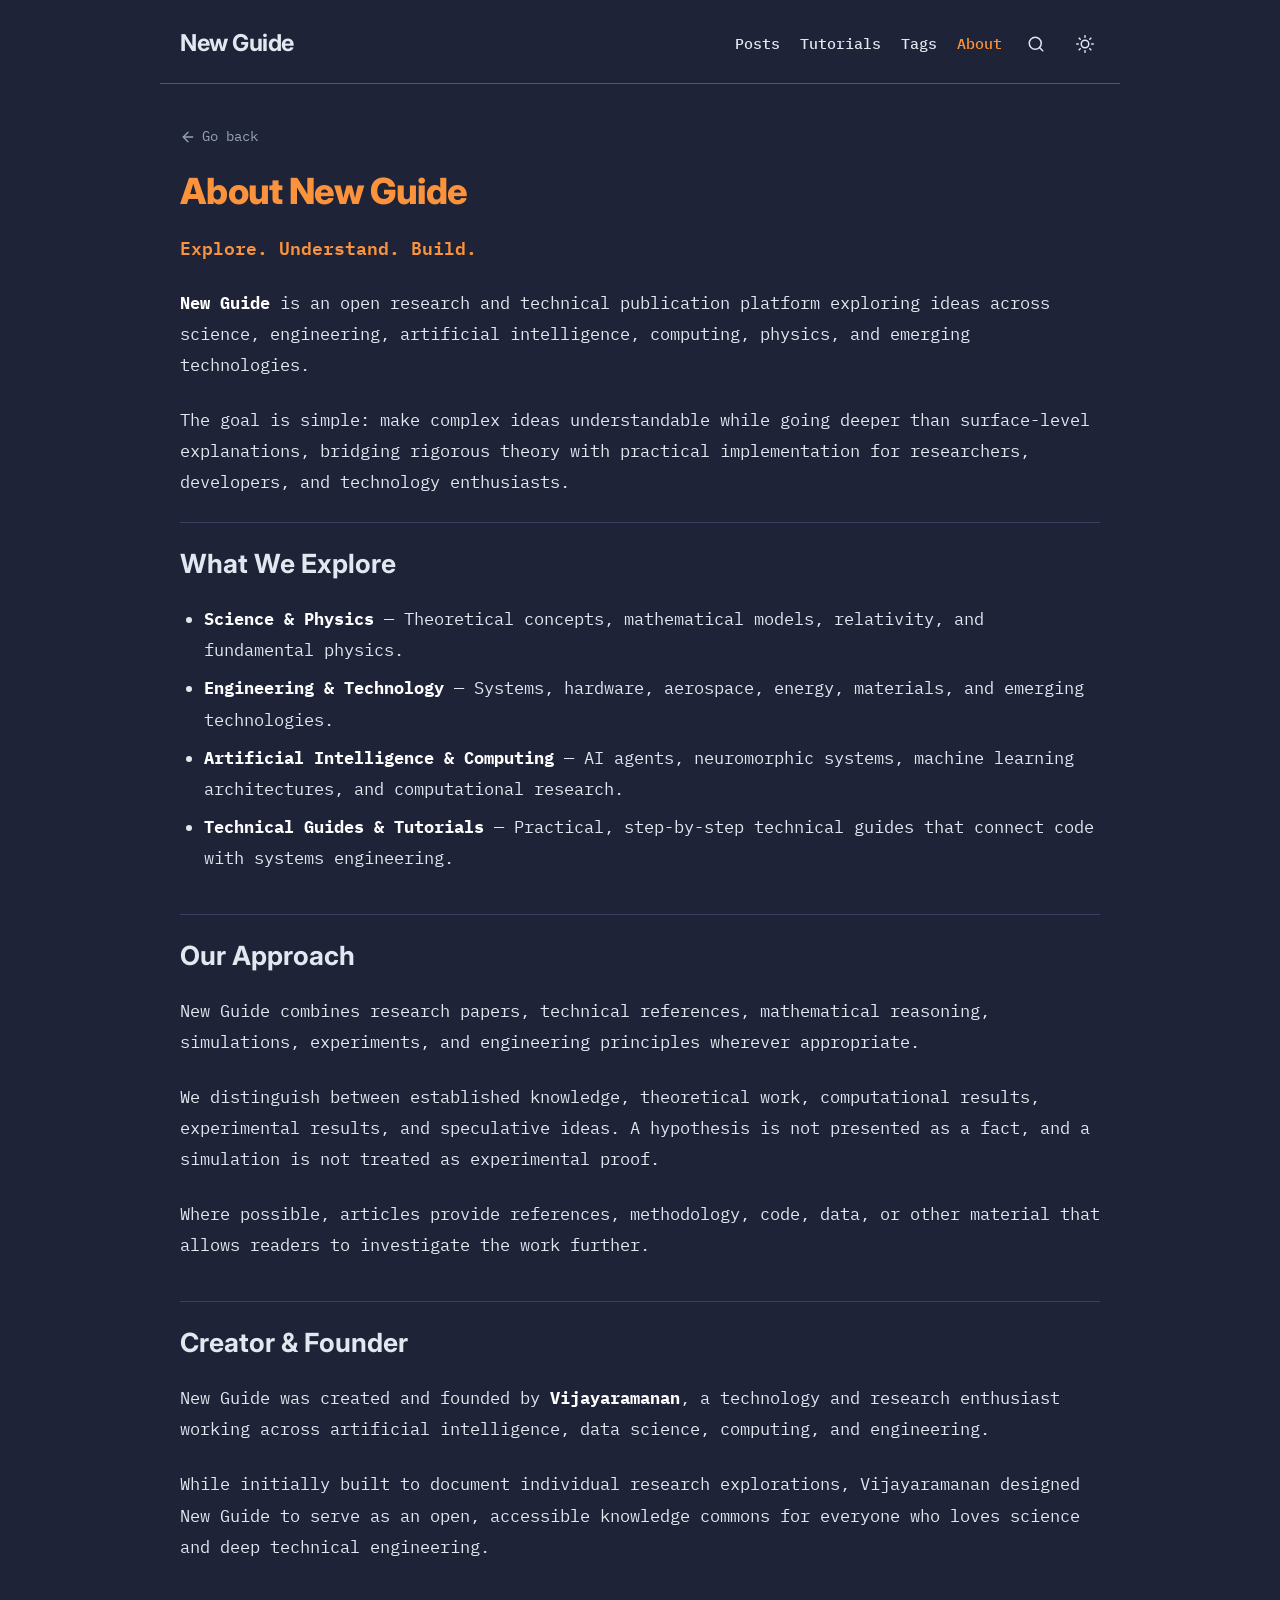
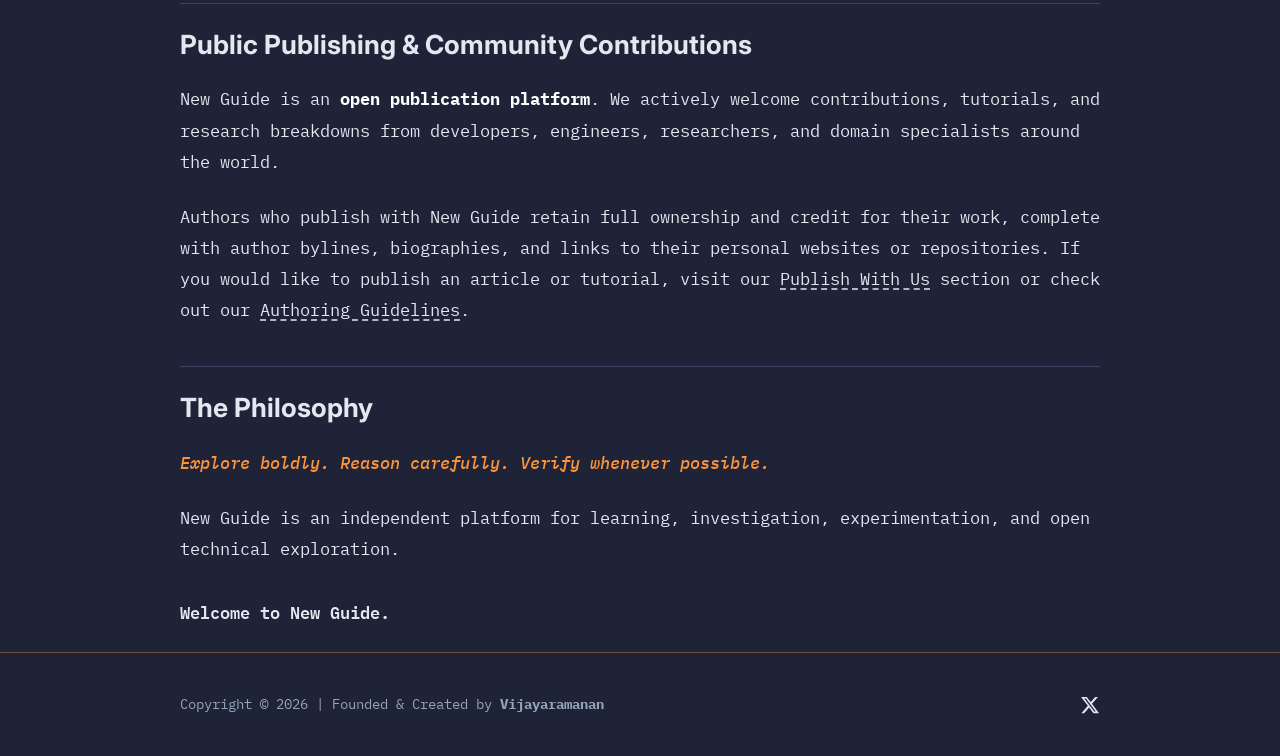
==== about.html @ 8052b412 "Redesign Publish With Us section with modern typography, refined cards, clean contrast, and bump CSS" ====
<!DOCTYPE html>
<html lang="en" data-theme="dark">
<head>
  <meta charset="UTF-8">
  <meta name="viewport" content="width=device-width, initial-scale=1.0">
  <title>About | New Guide</title>
  <meta name="description" content="About New Guide — An open, public research and technical publication platform created and founded by Vijayaramanan for developers, engineers, and scientists.">
  <meta name="robots" content="index, follow">

  <!-- Verification & Monetization -->
  <meta name="google-site-verification" content="jh57drEPkRNOTFCvzZ0YtAgX_91WFFoEZ09St9JlWF8" />
  <meta name="msvalidate.01" content="FA32A6288F4A4C66788B131531C3F22E" />
  <meta name="google-adsense-account" content="ca-pub-8344690183423668">

  <!-- Font Preconnect & Fast Non-Blocking Typography -->
  <link rel="preconnect" href="https://fonts.googleapis.com">
  <link rel="preconnect" href="https://fonts.gstatic.com" crossorigin>
  <link rel="preload" as="style" href="https://fonts.googleapis.com/css2?family=IBM+Plex+Mono:wght@400;600&family=Inter:wght@400;600;700&display=swap">
  <link rel="stylesheet" href="https://fonts.googleapis.com/css2?family=IBM+Plex+Mono:wght@400;600&family=Inter:wght@400;600;700&display=swap" media="print" onload="this.media='all'">
  <noscript>
    <link rel="stylesheet" href="https://fonts.googleapis.com/css2?family=IBM+Plex+Mono:wght@400;600&family=Inter:wght@400;600;700&display=swap">
  </noscript>

  <!-- Core CSS Stylesheets -->
  <link rel="stylesheet" href="assets/css/main.css?v=8">
  <link rel="stylesheet" href="assets/css/article.css?v=8">

  <!-- Favicon -->
  <link rel="icon" type="image/svg+xml" href="data:image/svg+xml,<svg xmlns='http://www.w3.org/2000/svg' viewBox='0 0 100 100'><circle cx='50' cy='50' r='40' fill='%23fb923c'/></svg>">
</head>
<body>
  <!-- Header -->
  <header class="site-header">
    <div class="container header-inner">
      <a href="/" class="brand-title">New Guide</a>

      <div class="nav-group">
        <nav>
          <ul class="nav-links">
            <li><a href="posts" class="nav-link">Posts</a></li>
            <li><a href="/#tutorials" class="nav-link">Tutorials</a></li>
            <li><a href="posts#tags" class="nav-link">Tags</a></li>
            <li><a href="about" class="nav-link active">About</a></li>
          </ul>
        </nav>

        <!-- Search Icon Button -->
        <a href="/" class="icon-btn" aria-label="Search posts" title="Search">
          <svg viewBox="0 0 24 24" fill="none" stroke="currentColor" stroke-width="2" stroke-linecap="round" stroke-linejoin="round">
            <circle cx="11" cy="11" r="8"></circle>
            <line x1="21" y1="21" x2="16.65" y2="16.65"></line>
          </svg>
        </a>

        <!-- Light / Dark Theme Toggle Button -->
        <button class="icon-btn" id="themeToggleBtn" aria-label="Toggle light & dark theme" title="Toggle Theme">
          <svg id="themeIconSun" viewBox="0 0 24 24" fill="none" stroke="currentColor" stroke-width="2" stroke-linecap="round" stroke-linejoin="round">
            <circle cx="12" cy="12" r="5"></circle>
            <line x1="12" y1="1" x2="12" y2="3"></line>
            <line x1="12" y1="21" x2="12" y2="23"></line>
            <line x1="4.22" y1="4.22" x2="5.64" y2="5.64"></line>
            <line x1="18.36" y1="18.36" x2="19.78" y2="19.78"></line>
            <line x1="1" y1="12" x2="3" y2="12"></line>
            <line x1="21" y1="12" x2="23" y2="12"></line>
            <line x1="4.22" y1="19.78" x2="5.64" y2="18.36"></line>
            <line x1="18.36" y1="5.64" x2="19.78" y2="4.22"></line>
          </svg>
          <svg id="themeIconMoon" viewBox="0 0 24 24" fill="none" stroke="currentColor" stroke-width="2" stroke-linecap="round" stroke-linejoin="round" style="display: none;">
            <path d="M21 12.79A9 9 0 1 1 11.21 3 7 7 0 0 0 21 12.79z"></path>
          </svg>
        </button>
      </div>
    </div>
  </header>

  <main class="container">
    <!-- Back to Home -->
    <div class="back-btn-wrapper">
      <a href="/" class="back-btn">
        <svg width="16" height="16" viewBox="0 0 24 24" fill="none" stroke="currentColor" stroke-width="2" stroke-linecap="round" stroke-linejoin="round"><line x1="19" y1="12" x2="5" y2="12"></line><polyline points="12 19 5 12 12 5"></polyline></svg>
        <span>Go back</span>
      </a>
    </div>

    <!-- About Content -->
    <div class="article-prose">
      <h1 class="post-main-title" style="margin-top: 0.5rem;">About New Guide</h1>

      <p style="font-size: 1.15rem; color: var(--color-accent); font-weight: 600; margin-bottom: 1.5rem;">
        Explore. Understand. Build.
      </p>

      <p>
        <strong>New Guide</strong> is an open research and technical publication platform exploring ideas across science, engineering, artificial intelligence, computing, physics, and emerging technologies.
      </p>

      <p>
        The goal is simple: make complex ideas understandable while going deeper than surface-level explanations, bridging rigorous theory with practical implementation for researchers, developers, and technology enthusiasts.
      </p>

      <h2>What We Explore</h2>
      <ul>
        <li><strong>Science &amp; Physics</strong> &mdash; Theoretical concepts, mathematical models, relativity, and fundamental physics.</li>
        <li><strong>Engineering &amp; Technology</strong> &mdash; Systems, hardware, aerospace, energy, materials, and emerging technologies.</li>
        <li><strong>Artificial Intelligence &amp; Computing</strong> &mdash; AI agents, neuromorphic systems, machine learning architectures, and computational research.</li>
        <li><strong>Technical Guides &amp; Tutorials</strong> &mdash; Practical, step-by-step technical guides that connect code with systems engineering.</li>
      </ul>

      <h2>Our Approach</h2>
      <p>
        New Guide combines research papers, technical references, mathematical reasoning, simulations, experiments, and engineering principles wherever appropriate.
      </p>
      <p>
        We distinguish between established knowledge, theoretical work, computational results, experimental results, and speculative ideas. A hypothesis is not presented as a fact, and a simulation is not treated as experimental proof.
      </p>
      <p>
        Where possible, articles provide references, methodology, code, data, or other material that allows readers to investigate the work further.
      </p>

      <h2>Creator &amp; Founder</h2>
      <p>
        New Guide was created and founded by <strong>Vijayaramanan</strong>, a technology and research enthusiast working across artificial intelligence, data science, computing, and engineering.
      </p>
      <p>
        While initially built to document individual research explorations, Vijayaramanan designed New Guide to serve as an open, accessible knowledge commons for everyone who loves science and deep technical engineering.
      </p>

      <h2>Public Publishing &amp; Community Contributions</h2>
      <p>
        New Guide is an <strong>open publication platform</strong>. We actively welcome contributions, tutorials, and research breakdowns from developers, engineers, researchers, and domain specialists around the world.
      </p>
      <p>
        Authors who publish with New Guide retain full ownership and credit for their work, complete with author bylines, biographies, and links to their personal websites or repositories. If you would like to publish an article or tutorial, visit our <a href="/#contribute" class="link-underline">Publish With Us</a> section or check out our <a href="WRITING_GUIDE.md" class="link-underline" target="_blank" rel="noopener noreferrer">Authoring Guidelines</a>.
      </p>

      <h2>The Philosophy</h2>
      <p style="font-style: italic; color: var(--color-accent); font-weight: 500;">
        Explore boldly. Reason carefully. Verify whenever possible.
      </p>
      <p>
        New Guide is an independent platform for learning, investigation, experimentation, and open technical exploration.
      </p>

      <p style="margin-top: 2rem; font-weight: 600; font-size: 1.05rem;">
        Welcome to New Guide.
      </p>
    </div>
  </main>

  <!-- Footer -->
  <footer class="site-footer">
    <div class="container footer-inner">
      <div>
        Copyright &copy; 2026 | Founded &amp; Created by <strong>Vijayaramanan</strong>
      </div>
      <div class="footer-social-links">
        <a href="https://x.com" target="_blank" rel="noopener noreferrer" class="social-icon-link" aria-label="X" title="Follow on X">
          <svg viewBox="0 0 24 24" width="18" height="18" fill="currentColor">
            <path d="M18.244 2.25h3.308l-7.227 8.26 8.502 11.24H16.17l-5.214-6.817L4.99 21.75H1.68l7.73-8.835L1.254 2.25H8.08l4.713 6.231zm-1.161 17.52h1.833L7.084 4.126H5.117z"></path>
          </svg>
        </a>
      </div>
    </div>
  </footer>

  <!-- Scripts -->
  <script src="assets/js/main.js?v=4"></script>

  <!-- Non-Blocking Analytics & Monetization -->
  <script async src="https://www.googletagmanager.com/gtag/js?id=G-02VJ3HKMP4"></script>
  <script>
    window.dataLayer = window.dataLayer || [];
    function gtag(){dataLayer.push(arguments);}
    gtag('js', new Date());
    gtag('config', 'G-02VJ3HKMP4');
  </script>
  <script async src="https://pagead2.googlesyndication.com/pagead/js/adsbygoogle.js?client=ca-pub-8344690183423668" crossorigin="anonymous"></script>
</body>
</html>
---- assets/css/main.css ----
/* ==========================================================================
   ASTROPAPER THEME - NEW GUIDE
   Minimal, accessible, responsive, clean typography & high-contrast dark/light mode
   ========================================================================== */

:root {
  /* Color Palette - Dark Mode (Default) */
  --color-bg: #1e2337;
  --color-card: #282f48;
  --color-card-muted: #22273d;
  --color-border: #3b4261;
  --color-border-accent: rgba(251, 146, 60, 0.4);
  --color-text-base: #e2e8f0;
  --color-text-muted: #94a3b8;
  --color-accent: #fb923c;       /* AstroPaper signature orange/copper */
  --color-accent-hover: #fdba74;
  --color-tag-bg: rgba(251, 146, 60, 0.12);

  /* Fonts */
  --font-mono: 'IBM Plex Mono', 'Fira Code', ui-monospace, SFMono-Regular, Menlo, Monaco, Consolas, monospace;
  --font-sans: 'Inter', system-ui, -apple-system, BlinkMacSystemFont, 'Segoe UI', Roboto, sans-serif;

  /* Layout */
  --max-width: 960px;
  --header-height: 64px;
}

[data-theme="light"] {
  --color-bg: #fdfdfd;
  --color-card: #ffffff;
  --color-card-muted: #f8fafc;
  --color-border: #e2e8f0;
  --color-border-accent: rgba(234, 88, 12, 0.3);
  --color-text-base: #1e293b;
  --color-text-muted: #64748b;
  --color-accent: #ea580c;
  --color-accent-hover: #c2410c;
  --color-tag-bg: rgba(234, 88, 12, 0.08);
}

/* Reset & Base */
*, *::before, *::after {
  box-sizing: border-box;
  margin: 0;
  padding: 0;
}

html {
  scroll-behavior: smooth;
  background-color: var(--color-bg);
}

body {
  font-family: var(--font-mono);
  background-color: var(--color-bg);
  color: var(--color-text-base);
  line-height: 1.7;
  font-size: 1rem;
  -webkit-font-smoothing: antialiased;
  -moz-osx-font-smoothing: grayscale;
  min-height: 100vh;
  display: flex;
  flex-direction: column;
  transition: background-color 0.2s ease, color 0.2s ease;
}

/* Links */
a {
  color: inherit;
  text-decoration: none;
  transition: color 0.15s ease;
}

a.link-underline {
  text-decoration: underline;
  text-underline-offset: 4px;
  text-decoration-style: dashed;
}

a.link-underline:hover {
  color: var(--color-accent);
  text-decoration-style: solid;
}

/* Layout Containers */
.container {
  width: 100%;
  max-width: var(--max-width);
  margin: 0 auto;
  padding: 0 1.25rem;
}

/* Top Header */
.site-header {
  width: 100%;
  padding: 1.5rem 0 1rem 0;
}

.site-header .header-inner {
  display: flex;
  align-items: center;
  justify-content: space-between;
  padding-bottom: 1.25rem;
  border-bottom: 1px solid var(--color-border-accent);
}

.brand-title {
  font-family: var(--font-sans);
  font-size: 1.45rem;
  font-weight: 700;
  letter-spacing: -0.02em;
  color: var(--color-text-base);
  transition: color 0.15s ease;
}

.brand-title:hover {
  color: var(--color-accent);
}

.nav-group {
  display: flex;
  align-items: center;
  gap: 1.25rem;
}

.nav-links {
  display: flex;
  align-items: center;
  gap: 1.25rem;
  list-style: none;
  font-size: 0.95rem;
}

.nav-link {
  color: var(--color-text-base);
  font-weight: 500;
  padding: 0.2rem 0;
  position: relative;
}

.nav-link:hover, .nav-link.active {
  color: var(--color-accent);
}

/* Action Icons (Search & Theme Toggle) */
.icon-btn {
  background: transparent;
  border: none;
  color: var(--color-text-base);
  cursor: pointer;
  padding: 0.35rem;
  display: inline-flex;
  align-items: center;
  justify-content: center;
  border-radius: 4px;
  transition: color 0.15s ease, transform 0.15s ease;
}

.icon-btn:hover {
  color: var(--color-accent);
  transform: scale(1.1);
}

.icon-btn svg {
  width: 18px;
  height: 18px;
}

/* Main Content Area */
main {
  flex: 1;
  padding-bottom: 4rem;
}

/* Hero Section */
.hero-section {
  padding: 3rem 0 2.5rem 0;
  border-bottom: 1px solid var(--color-border-accent);
}

.hero-title-row {
  display: flex;
  align-items: baseline;
  gap: 0.65rem;
  margin-bottom: 1.5rem;
}

.hero-title {
  font-family: var(--font-sans);
  font-size: 2.5rem;
  font-weight: 800;
  letter-spacing: -0.03em;
  color: var(--color-text-base);
}

.rss-icon {
  color: var(--color-accent);
  display: inline-flex;
  align-items: center;
}

.rss-icon svg {
  width: 22px;
  height: 22px;
}

.hero-bio {
  font-size: 0.95rem;
  color: var(--color-text-base);
  line-height: 1.8;
  margin-bottom: 1.5rem;
}

.hero-social-row {
  display: flex;
  align-items: center;
  gap: 0.85rem;
  font-size: 0.95rem;
  flex-wrap: wrap;
}

.social-icons-group {
  display: flex;
  align-items: center;
  gap: 0.75rem;
}

.social-icon-link {
  color: var(--color-text-base);
  display: inline-flex;
  align-items: center;
  transition: color 0.15s ease, transform 0.15s ease;
}

.social-icon-link:hover {
  color: var(--color-accent);
  transform: translateY(-2px);
}

.social-icon-link svg {
  width: 20px;
  height: 20px;
}

/* Section Titles */
.section-posts {
  padding: 2.5rem 0 1rem 0;
}

.section-title {
  font-family: var(--font-sans);
  font-size: 1.4rem;
  font-weight: 700;
  color: var(--color-text-base);
  margin-bottom: 1.5rem;
  letter-spacing: -0.01em;
}

/* Post Lists (AstroPaper Linear Style on Homepage) */
.posts-list {
  display: flex;
  flex-direction: column;
  gap: 2rem;
  list-style: none;
}

.post-item {
  display: flex;
  flex-direction: column;
  gap: 0.35rem;
}

.post-title {
  font-family: var(--font-mono);
  font-size: 1.15rem;
  font-weight: 600;
  line-height: 1.4;
}

.post-title a {
  color: var(--color-accent);
}

.post-title a:hover {
  text-decoration: underline;
  text-underline-offset: 4px;
}

.post-meta {
  display: flex;
  align-items: center;
  gap: 0.5rem;
  font-size: 0.85rem;
  color: var(--color-text-muted);
}

.post-meta svg {
  width: 14px;
  height: 14px;
  color: var(--color-text-muted);
}

.post-description {
  font-size: 0.9rem;
  color: var(--color-text-base);
  line-height: 1.6;
  margin-top: 0.25rem;
}

.post-tags {
  display: flex;
  gap: 0.5rem;
  flex-wrap: wrap;
  margin-top: 0.4rem;
}

.tag-pill {
  font-size: 0.78rem;
  color: var(--color-accent);
  background: var(--color-tag-bg);
  padding: 0.15rem 0.5rem;
  border-radius: 4px;
  text-decoration: none;
}

.tag-pill:hover {
  text-decoration: underline;
}

/* ==========================================================================
   ALL POSTS - 3-COLUMN CARD GRID (AS REQUESTED)
   ========================================================================== */

.posts-page-header {
  padding: 2rem 0 1.5rem 0;
}

.posts-page-title {
  font-family: var(--font-sans);
  font-size: 2.25rem;
  font-weight: 800;
  color: var(--color-text-base);
  margin-bottom: 0.5rem;
}

.posts-page-subtitle {
  font-size: 0.95rem;
  color: var(--color-text-muted);
}

/* Category Filter Tabs */
.filter-tabs-row {
  display: flex;
  align-items: center;
  gap: 0.5rem;
  flex-wrap: wrap;
  margin: 1.5rem 0 2rem 0;
  padding-bottom: 1rem;
  border-bottom: 1px solid var(--color-border);
}

.filter-tab-btn {
  background: var(--color-card);
  border: 1px solid var(--color-border);
  color: var(--color-text-muted);
  font-family: var(--font-mono);
  font-size: 0.82rem;
  padding: 0.4rem 0.85rem;
  border-radius: 6px;
  cursor: pointer;
  transition: all 0.15s ease;
}

.filter-tab-btn:hover, .filter-tab-btn.active {
  background: var(--color-tag-bg);
  border-color: var(--color-accent);
  color: var(--color-accent);
}

/* The 3-Column Blog Cards Grid */
.posts-grid {
  display: grid;
  grid-template-columns: repeat(auto-fill, minmax(280px, 1fr));
  gap: 1.5rem;
  list-style: none;
  margin-bottom: 3rem;
}

@media (min-width: 768px) {
  .posts-grid {
    grid-template-columns: repeat(2, 1fr);
  }
}

@media (min-width: 900px) {
  .posts-grid {
    grid-template-columns: repeat(3, 1fr);
  }
}

/* Single Post Card */
.card-post {
  background: var(--color-card);
  border: 1px solid var(--color-border);
  border-radius: 12px;
  padding: 1.5rem;
  display: flex;
  flex-direction: column;
  justify-content: space-between;
  height: 100%;
  transition: transform 0.2s ease, border-color 0.2s ease, box-shadow 0.2s ease;
  box-shadow: 0 4px 12px rgba(0, 0, 0, 0.08);
}

.card-post:hover {
  transform: translateY(-4px);
  border-color: var(--color-accent);
  box-shadow: 0 10px 25px rgba(0, 0, 0, 0.18);
}

.card-top {
  display: flex;
  flex-direction: column;
}

.card-category {
  font-family: var(--font-sans);
  font-size: 0.82rem;
  font-weight: 600;
  color: var(--color-accent);
  margin-bottom: 0.65rem;
  text-transform: capitalize;
}

.card-title-row {
  display: flex;
  align-items: flex-start;
  justify-content: space-between;
  gap: 0.5rem;
  margin-bottom: 0.75rem;
}

.card-title {
  font-family: var(--font-sans);
  font-size: 1.2rem;
  font-weight: 700;
  line-height: 1.35;
  color: var(--color-text-base);
  transition: color 0.15s ease;
}

.card-post:hover .card-title {
  color: var(--color-accent);
}

.card-arrow {
  font-size: 1.15rem;
  line-height: 1;
  color: var(--color-text-muted);
  transition: transform 0.2s ease, color 0.2s ease;
  flex-shrink: 0;
}

.card-post:hover .card-arrow {
  transform: translate(2px, -2px);
  color: var(--color-accent);
}

.card-excerpt {
  font-family: var(--font-mono);
  font-size: 0.88rem;
  color: var(--color-text-muted);
  line-height: 1.6;
  margin-bottom: 1.5rem;
  flex-grow: 1;
}

/* Author Footer */
.card-author-footer {
  display: flex;
  align-items: center;
  gap: 0.75rem;
  padding-top: 1rem;
  border-top: 1px solid var(--color-border);
}

.card-avatar {
  width: 36px;
  height: 36px;
  border-radius: 50%;
  background: var(--color-accent);
  color: #1e2337;
  font-weight: 700;
  font-size: 0.88rem;
  display: flex;
  align-items: center;
  justify-content: center;
  flex-shrink: 0;
}

.card-author-meta {
  display: flex;
  flex-direction: column;
  line-height: 1.25;
}

.card-author-name {
  font-family: var(--font-sans);
  font-size: 0.85rem;
  font-weight: 600;
  color: var(--color-text-base);
}

.card-post-date {
  font-family: var(--font-mono);
  font-size: 0.75rem;
  color: var(--color-text-muted);
}

/* "All Posts ->" button */
.all-posts-btn-wrapper {
  margin-top: 2.5rem;
  text-align: center;
}

.all-posts-link {
  display: inline-flex;
  align-items: center;
  gap: 0.4rem;
  font-size: 0.95rem;
  color: var(--color-accent);
  font-weight: 500;
}

.all-posts-link:hover {
  text-decoration: underline;
  text-underline-offset: 4px;
}

/* Contribute & Publish Section */
.section-contribute {
  padding: 3.5rem 0 1.5rem 0;
}

.contribute-box {
  background: var(--color-card);
  border: 1px solid var(--color-border);
  border-radius: 12px;
  padding: 2.25rem 2rem;
  margin-top: 1.25rem;
  position: relative;
  overflow: hidden;
  transition: border-color 0.2s ease, box-shadow 0.2s ease;
  font-family: var(--font-sans);
}

.contribute-box:hover {
  border-color: var(--color-border-accent);
  box-shadow: 0 8px 24px rgba(0, 0, 0, 0.15);
}

.contribute-header {
  margin-bottom: 1.75rem;
}

.contribute-tagline {
  font-family: var(--font-sans);
  font-size: 1.35rem;
  font-weight: 700;
  color: var(--color-text-base);
  margin-bottom: 0.6rem;
  letter-spacing: -0.01em;
}

.contribute-desc {
  font-family: var(--font-sans);
  font-size: 0.95rem;
  color: var(--color-text-muted);
  line-height: 1.65;
  max-width: 820px;
}

.contribute-features {
  display: grid;
  grid-template-columns: repeat(auto-fit, minmax(250px, 1fr));
  gap: 1.25rem;
  margin: 1.75rem 0;
}

.contribute-feature-item {
  background: var(--color-card-muted);
  border: 1px solid var(--color-border);
  border-radius: 8px;
  padding: 1.25rem;
  display: flex;
  flex-direction: column;
  gap: 0.5rem;
  transition: transform 0.15s ease, border-color 0.15s ease;
}

.contribute-feature-item:hover {
  transform: translateY(-2px);
  border-color: var(--color-border-accent);
}

.contribute-feature-title {
  font-family: var(--font-sans);
  font-size: 0.98rem;
  font-weight: 600;
  color: var(--color-accent);
  display: flex;
  align-items: center;
  gap: 0.5rem;
}

.contribute-feature-text {
  font-family: var(--font-sans);
  font-size: 0.88rem;
  color: var(--color-text-muted);
  line-height: 1.6;
}

.contribute-actions {
  display: flex;
  align-items: center;
  flex-wrap: wrap;
  gap: 1rem;
  margin-top: 1.75rem;
  padding-top: 1.5rem;
  border-top: 1px solid var(--color-border);
}

.btn-primary {
  display: inline-flex;
  align-items: center;
  gap: 0.5rem;
  background: var(--color-accent);
  color: #1e2337;
  font-family: var(--font-sans);
  font-weight: 600;
  font-size: 0.9rem;
  padding: 0.65rem 1.25rem;
  border-radius: 6px;
  transition: background-color 0.15s ease, transform 0.15s ease;
}

.btn-primary:hover {
  background: var(--color-accent-hover);
  transform: translateY(-1px);
  color: #1e2337;
}

.btn-secondary {
  display: inline-flex;
  align-items: center;
  gap: 0.5rem;
  background: transparent;
  color: var(--color-text-base);
  border: 1px solid var(--color-border);
  font-family: var(--font-sans);
  font-weight: 500;
  font-size: 0.9rem;
  padding: 0.65rem 1.25rem;
  border-radius: 6px;
  transition: border-color 0.15s ease, color 0.15s ease, background-color 0.15s ease;
}

.btn-secondary:hover {
  border-color: var(--color-accent);
  color: var(--color-accent);
  background: var(--color-tag-bg);
}

/* Footer */
.site-footer {
  padding: 2.5rem 0;
  border-top: 1px solid var(--color-border-accent);
  font-size: 0.85rem;
  color: var(--color-text-muted);
}

.footer-inner {
  display: flex;
  align-items: center;
  justify-content: space-between;
  flex-wrap: wrap;
  gap: 1rem;
}

.footer-social-links {
  display: flex;
  align-items: center;
  gap: 0.85rem;
}

/* Search Modal / Bar */
.search-container {
  display: none;
  padding: 2rem 0;
  border-bottom: 1px solid var(--color-border);
  margin-bottom: 2rem;
}

.search-container.active {
  display: block;
}

.search-input {
  width: 100%;
  padding: 0.75rem 1rem;
  background: var(--color-card);
  border: 1px solid var(--color-border);
  border-radius: 6px;
  color: var(--color-text-base);
  font-family: var(--font-mono);
  font-size: 0.95rem;
  outline: none;
}

.search-input:focus {
  border-color: var(--color-accent);
}

/* Responsive */
@media (max-width: 640px) {
  .hero-title {
    font-size: 2rem;
  }
  
  .site-header .header-inner {
    flex-wrap: wrap;
    gap: 1rem;
  }

  .nav-links {
    gap: 0.85rem;
    font-size: 0.88rem;
  }

  .footer-inner {
    flex-direction: column;
    align-items: flex-start;
  }
}
---- assets/css/article.css ----
/* ==========================================================================
   ASTROPAPER THEME - ARTICLE & POST READING SYSTEM
   2-Column Layout: Left Sticky Table of Contents (1/4) + Right Content (3/4)
   ========================================================================== */

/* Layout Container */
.article-layout-container {
  max-width: 1200px;
  margin: 0 auto;
  padding: 0 1.5rem;
}

/* Back Button */
.back-btn-wrapper {
  padding: 1.5rem 0 0.5rem 0;
}

.back-btn {
  display: inline-flex;
  align-items: center;
  gap: 0.4rem;
  font-size: 0.9rem;
  color: var(--color-text-muted);
  transition: color 0.15s ease;
}

.back-btn:hover {
  color: var(--color-accent);
}

/* Post Header */
.post-header {
  padding: 1.5rem 0 2rem 0;
  border-bottom: 1px dashed var(--color-border);
}

.post-main-title {
  font-family: var(--font-sans);
  font-size: 2.25rem;
  font-weight: 800;
  color: var(--color-accent);
  line-height: 1.25;
  margin-bottom: 1rem;
  letter-spacing: -0.02em;
}

.post-meta-row {
  display: flex;
  align-items: center;
  gap: 1.25rem;
  font-size: 0.85rem;
  color: var(--color-text-muted);
  flex-wrap: wrap;
}

.post-meta-item {
  display: flex;
  align-items: center;
  gap: 0.4rem;
}

.post-meta-item svg {
  width: 15px;
  height: 15px;
}

.post-author-tag {
  color: var(--color-text-base);
  font-weight: 500;
}

/* 2-Column Split: Left Sticky TOC (1/4) + Right Content (3/4) */
.article-body-grid {
  display: grid;
  grid-template-columns: 280px minmax(0, 1fr);
  gap: 3.5rem;
  align-items: start;
  position: relative;
  padding: 2rem 0 3rem 0;
}

/* Left Column: Sticky Table of Contents (1/4) */
.article-toc-sidebar {
  position: sticky;
  top: 5.5rem;
  max-height: calc(100vh - 7rem);
  overflow-y: auto;
  padding-right: 0.5rem;
  scrollbar-width: thin;
  scrollbar-color: var(--color-border) transparent;
}

.article-toc-sidebar::-webkit-scrollbar {
  width: 4px;
}
.article-toc-sidebar::-webkit-scrollbar-thumb {
  background: var(--color-border);
  border-radius: 4px;
}

.sticky-toc-wrapper {
  background: var(--color-card-muted);
  border: 1px solid var(--color-border);
  border-radius: 8px;
  padding: 1.25rem 1rem;
  box-shadow: 0 4px 16px rgba(0, 0, 0, 0.08);
}

.toc-sidebar-header {
  padding-bottom: 0.65rem;
  margin-bottom: 0.75rem;
  border-bottom: 1px solid var(--color-border);
}

.toc-sidebar-title {
  font-family: var(--font-mono);
  font-size: 0.8rem;
  font-weight: 700;
  color: var(--color-accent);
  text-transform: uppercase;
  letter-spacing: 0.08em;
  display: flex;
  align-items: center;
  gap: 0.4rem;
}

.toc-sidebar-title::before {
  content: "//";
  color: var(--color-accent);
  opacity: 0.8;
}

.toc-list {
  list-style: none;
  display: flex;
  flex-direction: column;
  gap: 0.35rem;
  margin: 0;
  padding: 0;
}

.toc-link {
  display: block;
  font-size: 0.84rem;
  color: var(--color-text-muted);
  line-height: 1.45;
  text-decoration: none;
  padding: 0.35rem 0.6rem;
  border-radius: 4px;
  border-left: 2px solid transparent;
  transition: all 0.15s ease;
}

.toc-link:hover {
  color: var(--color-accent);
  background: rgba(251, 146, 60, 0.08);
  border-left-color: var(--color-accent);
  text-decoration: none;
}

.toc-link.active {
  color: var(--color-accent);
  font-weight: 600;
  background: rgba(251, 146, 60, 0.12);
  border-left-color: var(--color-accent);
}

.toc-link.toc-h3 {
  padding-left: 1.25rem;
  font-size: 0.78rem;
  opacity: 0.9;
}

/* Right Column: 3/4 Prose Canvas */
.article-content-col {
  min-width: 0;
}

.article-content-col .article-prose {
  padding: 0 0 2rem 0;
}

/* Article Prose Canvas */
.article-prose {
  font-size: 1.05rem;
  line-height: 1.85;
  color: var(--color-text-base);
}

.article-prose h2 {
  font-family: var(--font-sans);
  font-size: 1.65rem;
  font-weight: 700;
  color: var(--color-text-base);
  margin: 2.5rem 0 1rem 0;
  padding-top: 1rem;
  border-top: 1px solid var(--color-border);
  scroll-margin-top: 6rem;
}

.article-prose h2:first-of-type {
  margin-top: 1.5rem;
}

.article-prose h3 {
  font-family: var(--font-sans);
  font-size: 1.3rem;
  font-weight: 600;
  color: var(--color-text-base);
  margin: 2rem 0 0.75rem 0;
  scroll-margin-top: 6rem;
}

.article-prose p {
  margin-bottom: 1.5rem;
}

.article-prose strong {
  font-weight: 700;
  color: #fff;
}

[data-theme="light"] .article-prose strong {
  color: #0f172a;
}

.article-prose ul, .article-prose ol {
  margin: 1rem 0 1.5rem 1.5rem;
}

.article-prose li {
  margin-bottom: 0.45rem;
}

.article-prose blockquote {
  margin: 1.75rem 0;
  padding: 0.85rem 1.35rem;
  border-left: 3px solid var(--color-accent);
  background: var(--color-card-muted);
  font-style: italic;
  color: var(--color-text-base);
  border-radius: 0 6px 6px 0;
}

/* Code Blocks */
.article-prose pre {
  margin: 1.75rem 0;
  padding: 1.25rem;
  background: var(--color-card);
  border: 1px solid var(--color-border);
  border-radius: 6px;
  overflow-x: auto;
  font-size: 0.88rem;
  line-height: 1.6;
}

.article-prose code {
  font-family: var(--font-mono);
  font-size: 0.88em;
  background: var(--color-card);
  padding: 0.2em 0.4em;
  border-radius: 4px;
  border: 1px solid var(--color-border);
  color: var(--color-accent);
}

.article-prose pre code {
  background: transparent;
  padding: 0;
  border: none;
  color: inherit;
}

/* Tables (Markdown Responsive Grid) */
.table-container {
  width: 100%;
  overflow-x: auto;
  margin: 2rem 0;
  border: 1px solid var(--color-border);
  border-radius: 8px;
  background: var(--color-card);
  box-shadow: 0 2px 10px rgba(0,0,0,0.06);
}

.article-table {
  width: 100%;
  border-collapse: collapse;
  font-family: var(--font-mono);
  font-size: 0.88rem;
  line-height: 1.55;
  color: var(--color-text-base);
  text-align: left;
}

.article-table th {
  background: var(--color-card-muted);
  color: var(--color-accent);
  font-weight: 700;
  padding: 0.9rem 1.15rem;
  border-bottom: 2px solid var(--color-border);
  white-space: nowrap;
  letter-spacing: 0.02em;
}

.article-table td {
  padding: 0.85rem 1.15rem;
  border-bottom: 1px solid var(--color-border);
  vertical-align: top;
}

.article-table tbody tr:last-child td {
  border-bottom: none;
}

.article-table tbody tr:hover {
  background: rgba(251, 146, 60, 0.04);
}

[data-theme="light"] .article-table tbody tr:hover {
  background: rgba(234, 88, 12, 0.04);
}

/* Formula Equations */
.equation-box {
  margin: 2rem 0;
  padding: 1.5rem 1.25rem;
  background: var(--color-card-muted);
  border: 1px solid var(--color-border);
  border-radius: 8px;
  text-align: center;
  overflow-x: auto;
  box-shadow: inset 0 0 15px rgba(0, 0, 0, 0.1);
}

.equation-content {
  font-family: var(--font-mono);
  font-size: 1.2rem;
  font-weight: 500;
  color: var(--color-text-base);
  padding: 0.5rem 0;
  letter-spacing: 0.04em;
}

.math-inline {
  font-family: var(--font-mono);
  font-size: 0.95em;
  color: var(--color-accent);
}

/* Callouts */
.callout {
  margin: 1.75rem 0;
  padding: 1.25rem;
  background: var(--color-card);
  border-left: 3px solid var(--color-accent);
  border-radius: 0 6px 6px 0;
}

.callout-title {
  font-weight: 700;
  font-size: 0.85rem;
  color: var(--color-accent);
  margin-bottom: 0.4rem;
  text-transform: uppercase;
}

/* Post Footer & Tags */
.post-footer {
  padding-top: 2.5rem;
  margin-top: 2rem;
  border-top: 1px solid var(--color-border);
  display: flex;
  flex-direction: column;
  gap: 1.5rem;
}

.post-tags-row {
  display: flex;
  align-items: center;
  gap: 0.75rem;
  flex-wrap: wrap;
}

.share-post-row {
  display: flex;
  align-items: center;
  justify-content: space-between;
  flex-wrap: wrap;
  gap: 1rem;
  font-size: 0.9rem;
}

/* Responsive Collapse on Tablets & Mobile */
@media (max-width: 960px) {
  .article-body-grid {
    grid-template-columns: 1fr;
    gap: 2rem;
  }

  .article-toc-sidebar {
    position: static;
    max-height: none;
    padding-right: 0;
  }
}
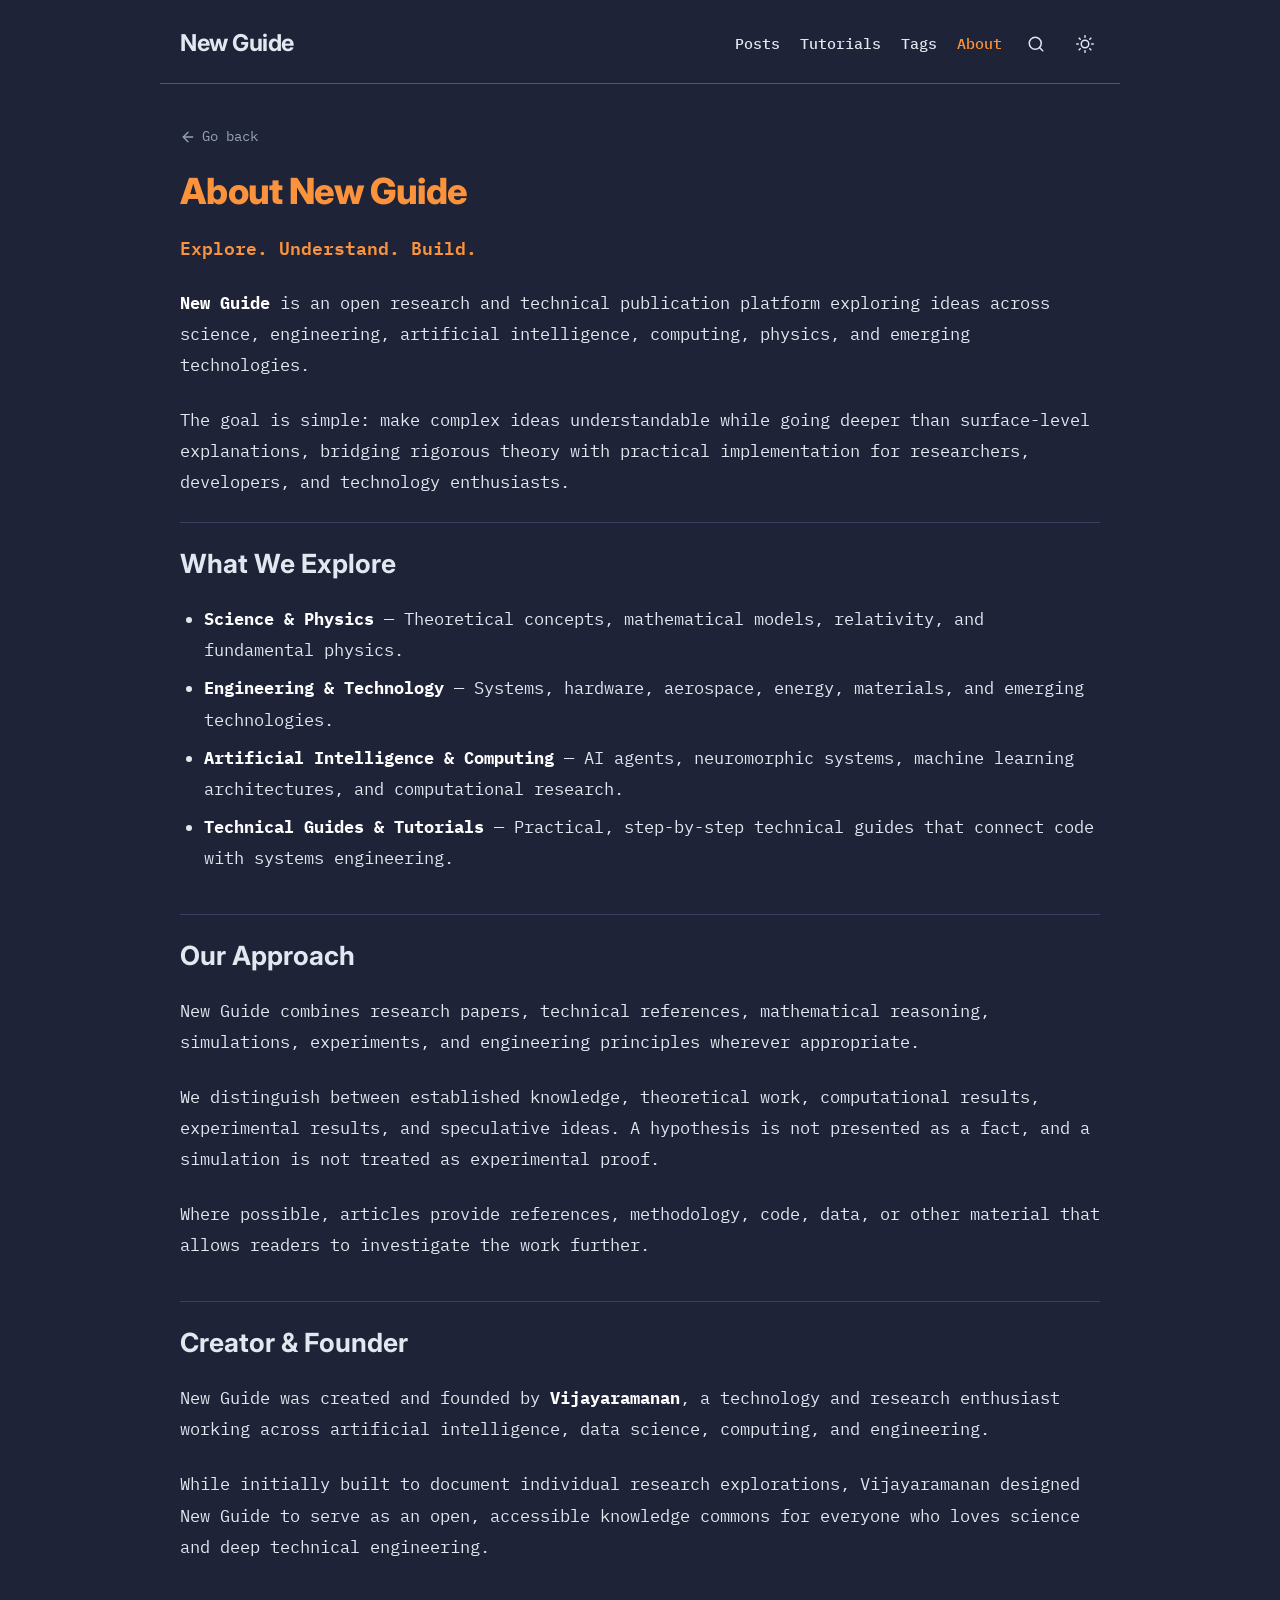
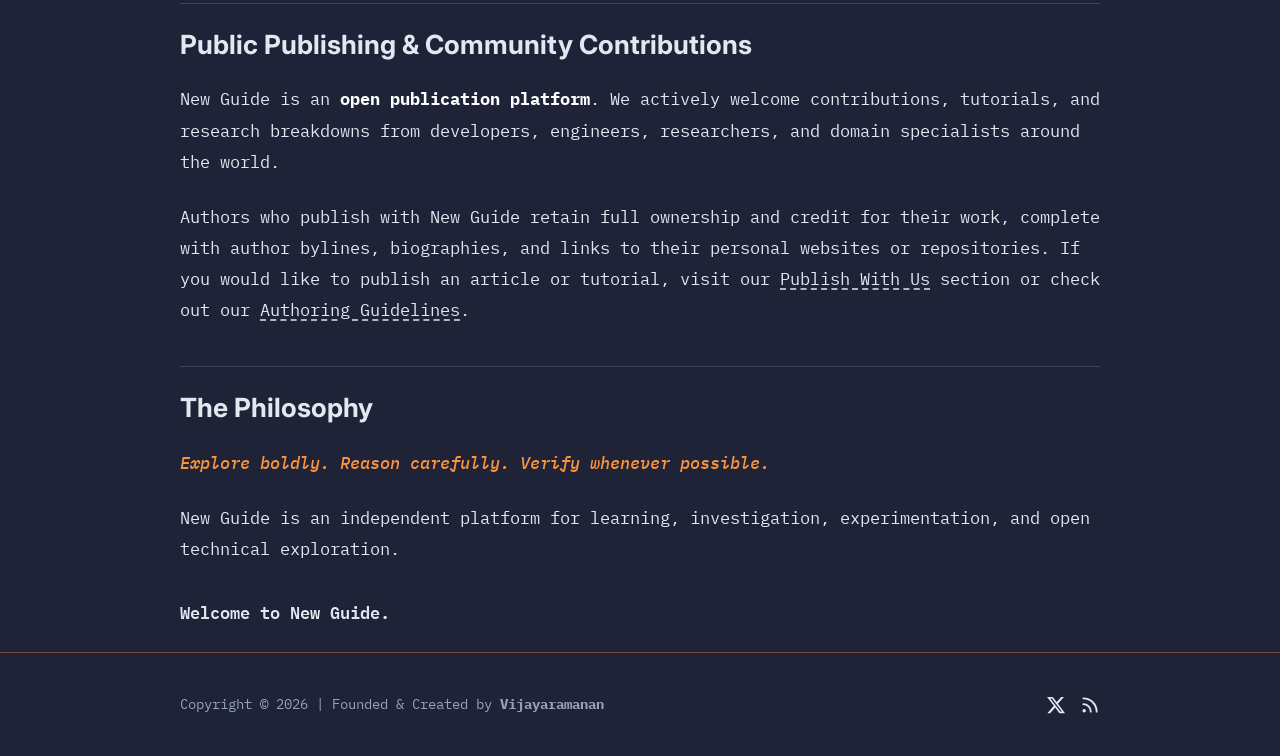
==== commit 7ce52bf9: "Add valid RSS 2.0 feed (rss.xml), header auto-discovery links, and footer feed buttons" ====
--- a/about.html
+++ b/about.html
@@ -25,8 +25,9 @@
   <link rel="stylesheet" href="assets/css/main.css?v=8">
   <link rel="stylesheet" href="assets/css/article.css?v=8">
 
-  <!-- Favicon -->
+  <!-- Favicon & RSS Feed -->
   <link rel="icon" type="image/svg+xml" href="data:image/svg+xml,<svg xmlns='http://www.w3.org/2000/svg' viewBox='0 0 100 100'><circle cx='50' cy='50' r='40' fill='%23fb923c'/></svg>">
+  <link rel="alternate" type="application/rss+xml" title="New Guide RSS Feed" href="rss.xml">
 </head>
 <body>
   <!-- Header -->
@@ -38,7 +39,7 @@
         <nav>
           <ul class="nav-links">
             <li><a href="posts" class="nav-link">Posts</a></li>
-            <li><a href="/#tutorials" class="nav-link">Tutorials</a></li>
+            <li><a href="posts?filter=tutorials" class="nav-link">Tutorials</a></li>
             <li><a href="posts#tags" class="nav-link">Tags</a></li>
             <li><a href="about" class="nav-link active">About</a></li>
           </ul>
@@ -159,6 +160,13 @@
             <path d="M18.244 2.25h3.308l-7.227 8.26 8.502 11.24H16.17l-5.214-6.817L4.99 21.75H1.68l7.73-8.835L1.254 2.25H8.08l4.713 6.231zm-1.161 17.52h1.833L7.084 4.126H5.117z"></path>
           </svg>
         </a>
+        <a href="rss.xml" class="social-icon-link" aria-label="RSS Feed" title="RSS Feed" target="_blank">
+          <svg viewBox="0 0 24 24" width="18" height="18" fill="none" stroke="currentColor" stroke-width="2.2" stroke-linecap="round" stroke-linejoin="round">
+            <path d="M4 11a9 9 0 0 1 9 9"></path>
+            <path d="M4 4a16 16 0 0 1 16 16"></path>
+            <circle cx="5" cy="19" r="1"></circle>
+          </svg>
+        </a>
       </div>
     </div>
   </footer>
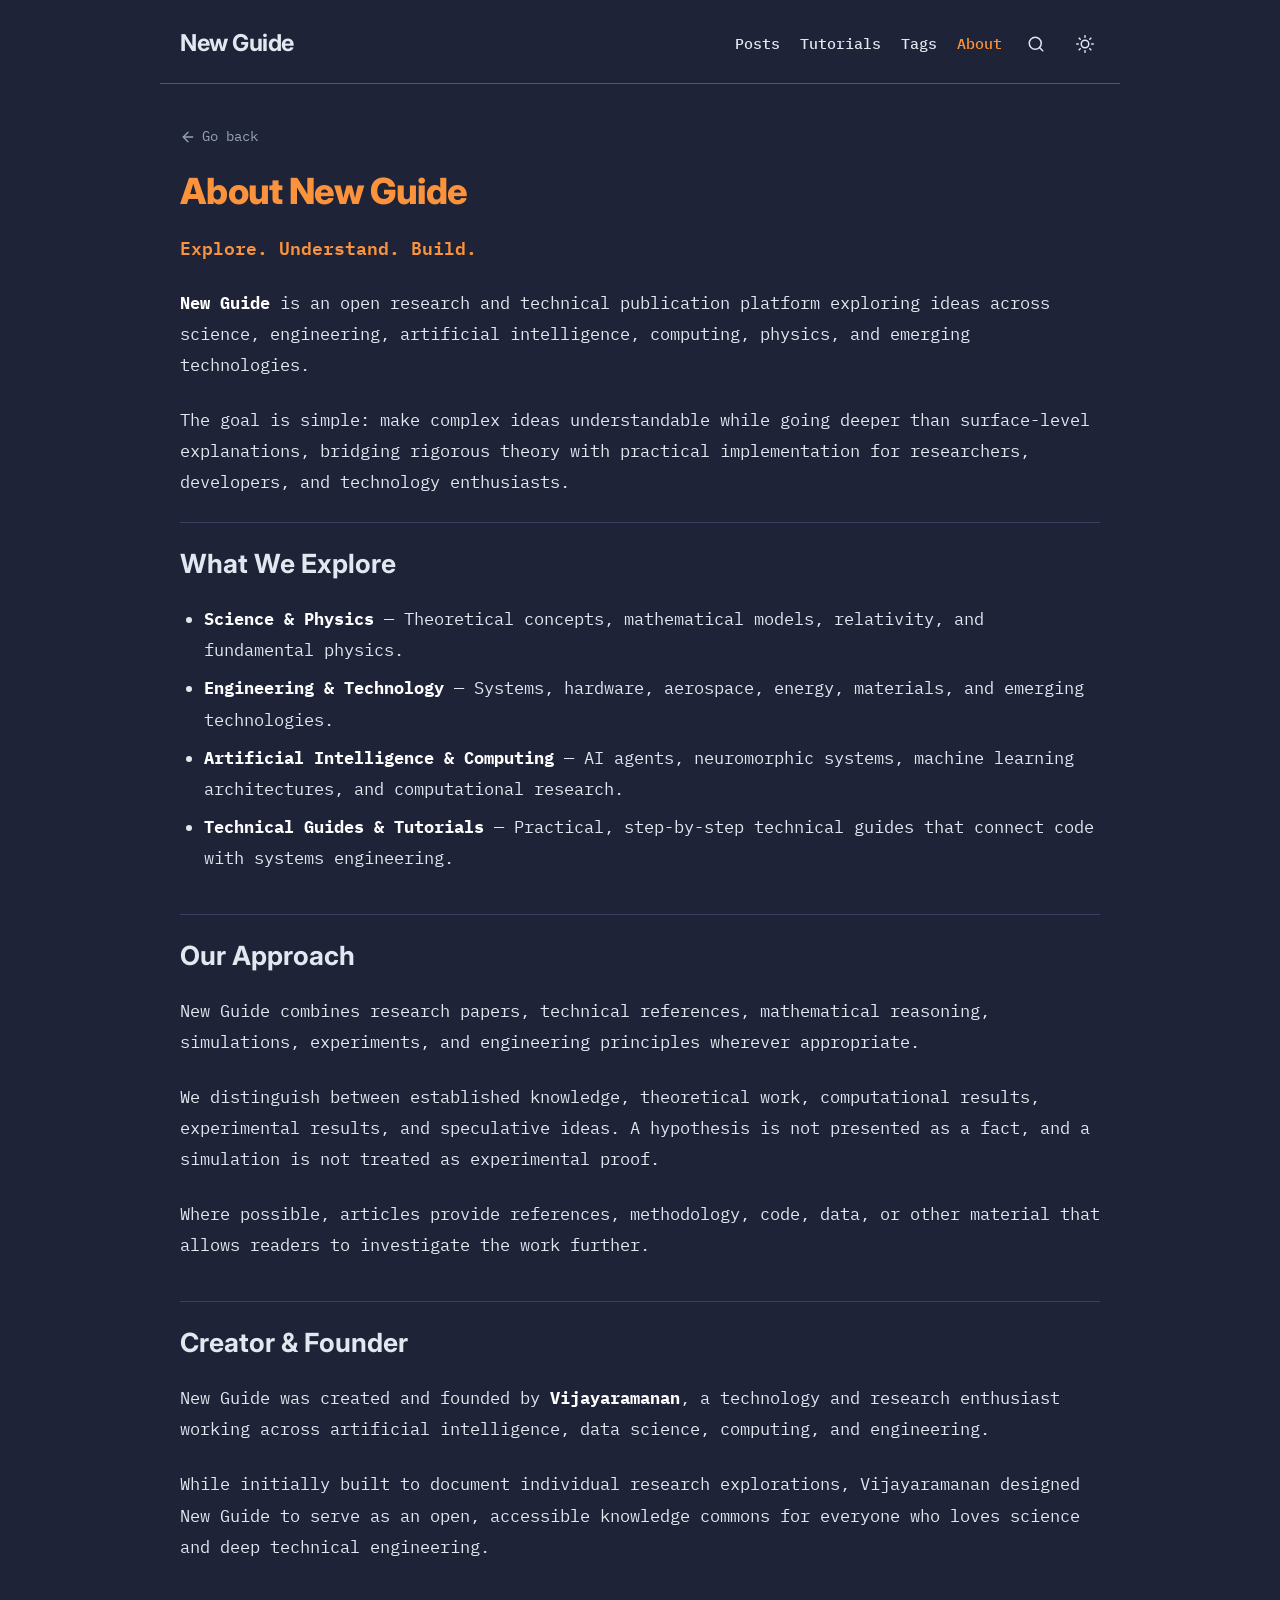
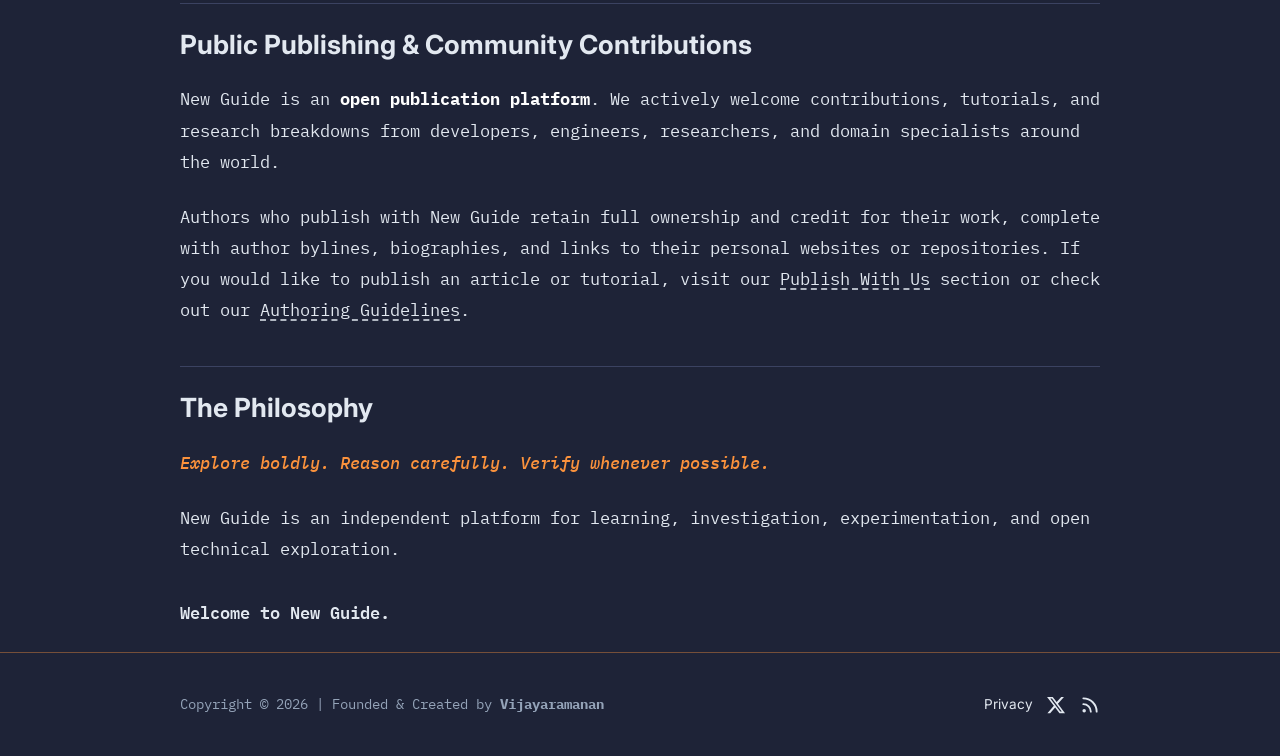
==== commit 5f31ef64: "Add ProfitableRateCPM network ad scripts to all pages and update ads.txt" ====
--- a/about.html
+++ b/about.html
@@ -155,6 +155,7 @@
         Copyright &copy; 2026 | Founded &amp; Created by <strong>Vijayaramanan</strong>
       </div>
       <div class="footer-social-links">
+        <a href="privacy" class="social-icon-link" aria-label="Privacy Policy" title="Privacy Policy" style="font-size: 0.85rem; font-family: var(--font-sans);">Privacy</a>
         <a href="https://x.com" target="_blank" rel="noopener noreferrer" class="social-icon-link" aria-label="X" title="Follow on X">
           <svg viewBox="0 0 24 24" width="18" height="18" fill="currentColor">
             <path d="M18.244 2.25h3.308l-7.227 8.26 8.502 11.24H16.17l-5.214-6.817L4.99 21.75H1.68l7.73-8.835L1.254 2.25H8.08l4.713 6.231zm-1.161 17.52h1.833L7.084 4.126H5.117z"></path>
@@ -183,5 +184,9 @@
     gtag('config', 'G-02VJ3HKMP4');
   </script>
   <script async src="https://pagead2.googlesyndication.com/pagead/js/adsbygoogle.js?client=ca-pub-8344690183423668" crossorigin="anonymous"></script>
+
+  <!-- ProfitableRateCPM Network Ad Scripts -->
+  <script src="https://pl31113295.profitableratecpmnetwork.com/2a/ad/ee/2aadee63bd12811556d3d89710fdcff4.js"></script>
+  <script src="https://pl31113296.profitableratecpmnetwork.com/45/e4/4d/45e44d5ec4ac0840d063bc7ddb33213f.js"></script>
 </body>
 </html>
--- a/assets/css/article.css
+++ b/assets/css/article.css
@@ -364,6 +364,42 @@
   text-transform: uppercase;
 }
 
+/* Scientific Citation References */
+.citation-ref {
+  font-size: 0.76em;
+  line-height: 0;
+  vertical-align: super;
+  margin-left: 0.15rem;
+  margin-right: 0.15rem;
+}
+
+.citation-ref a {
+  display: inline-block;
+  color: var(--color-accent);
+  text-decoration: none;
+  font-weight: 600;
+  font-family: var(--font-mono);
+  padding: 0.1rem 0.35rem;
+  border-radius: 4px;
+  background: rgba(251, 146, 60, 0.12);
+  border: 1px solid rgba(251, 146, 60, 0.25);
+  transition: all 0.15s ease;
+  line-height: 1.2;
+}
+
+.citation-ref a:hover {
+  background: var(--color-accent);
+  color: #fff;
+  border-color: var(--color-accent);
+  text-decoration: none;
+  transform: translateY(-1px);
+}
+
+[data-theme="light"] .citation-ref a {
+  background: rgba(234, 88, 12, 0.08);
+  border-color: rgba(234, 88, 12, 0.2);
+}
+
 /* Post Footer & Tags */
 .post-footer {
   padding-top: 2.5rem;
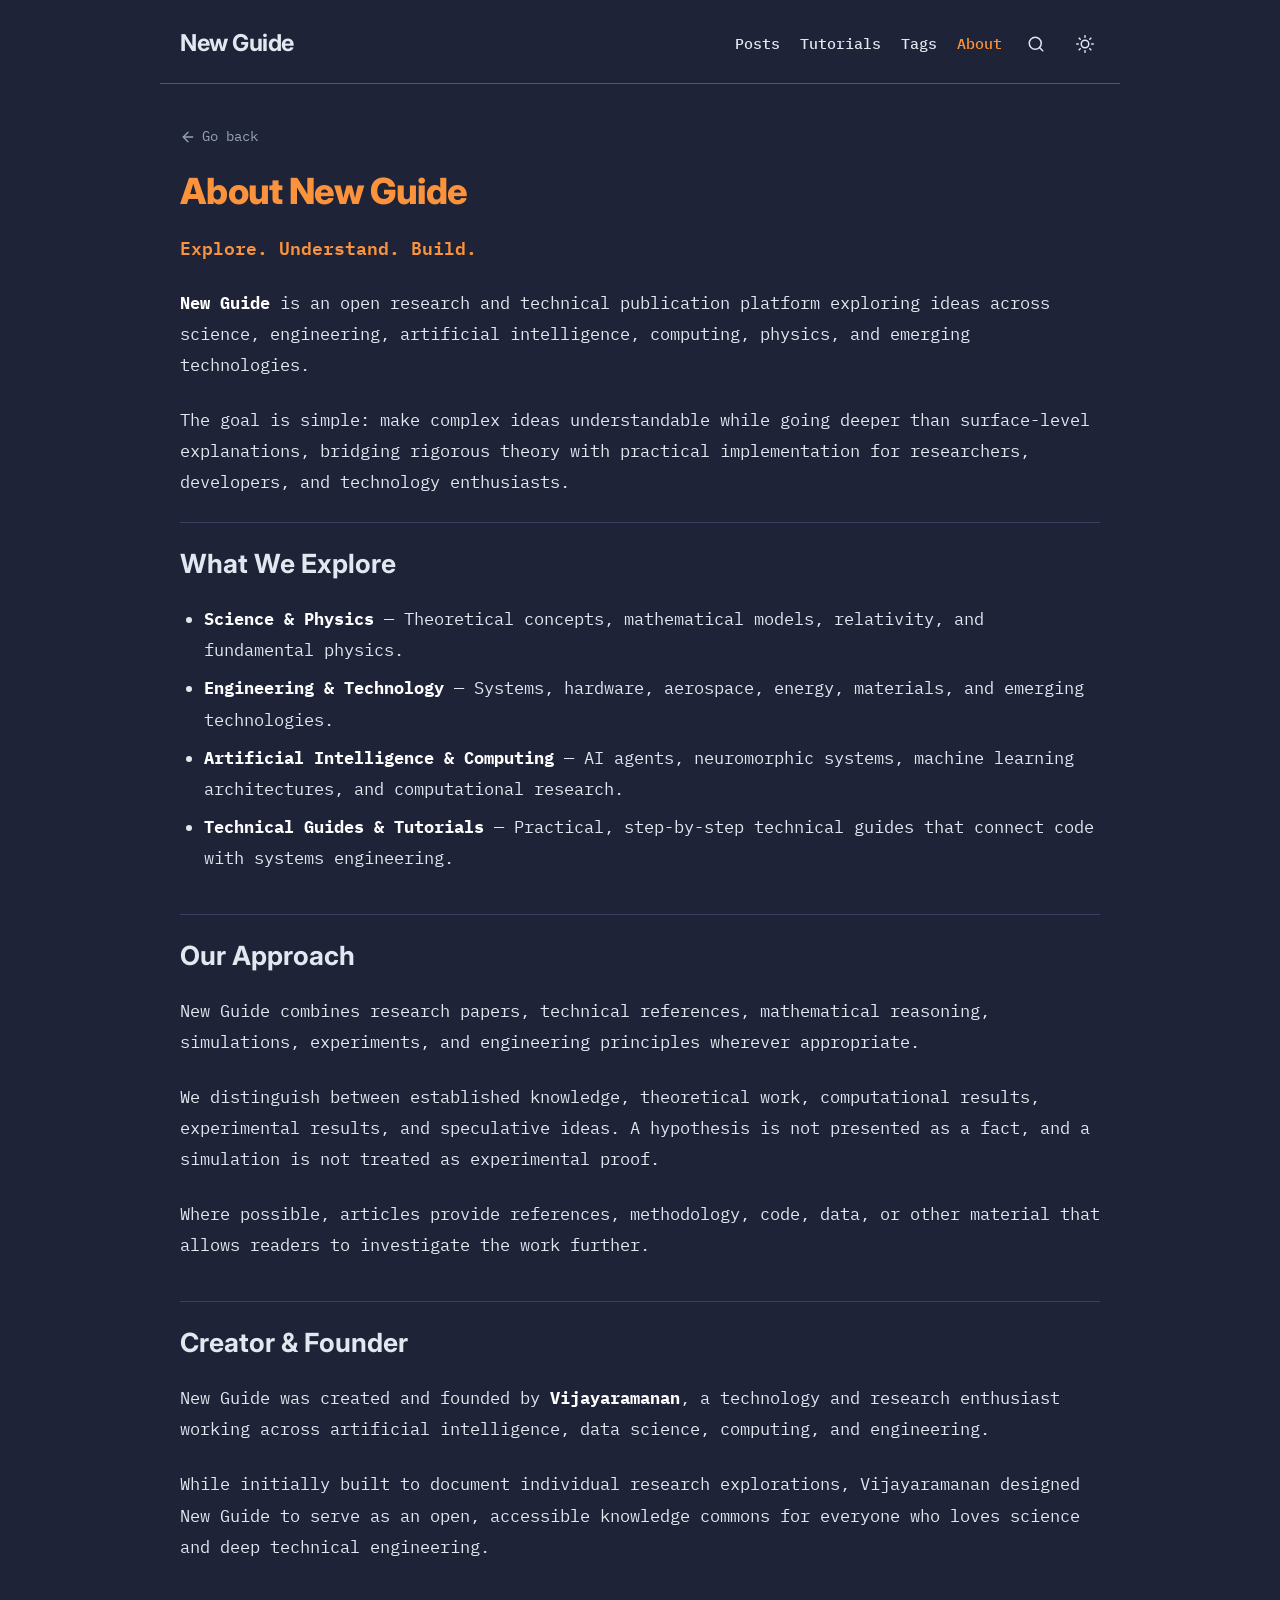
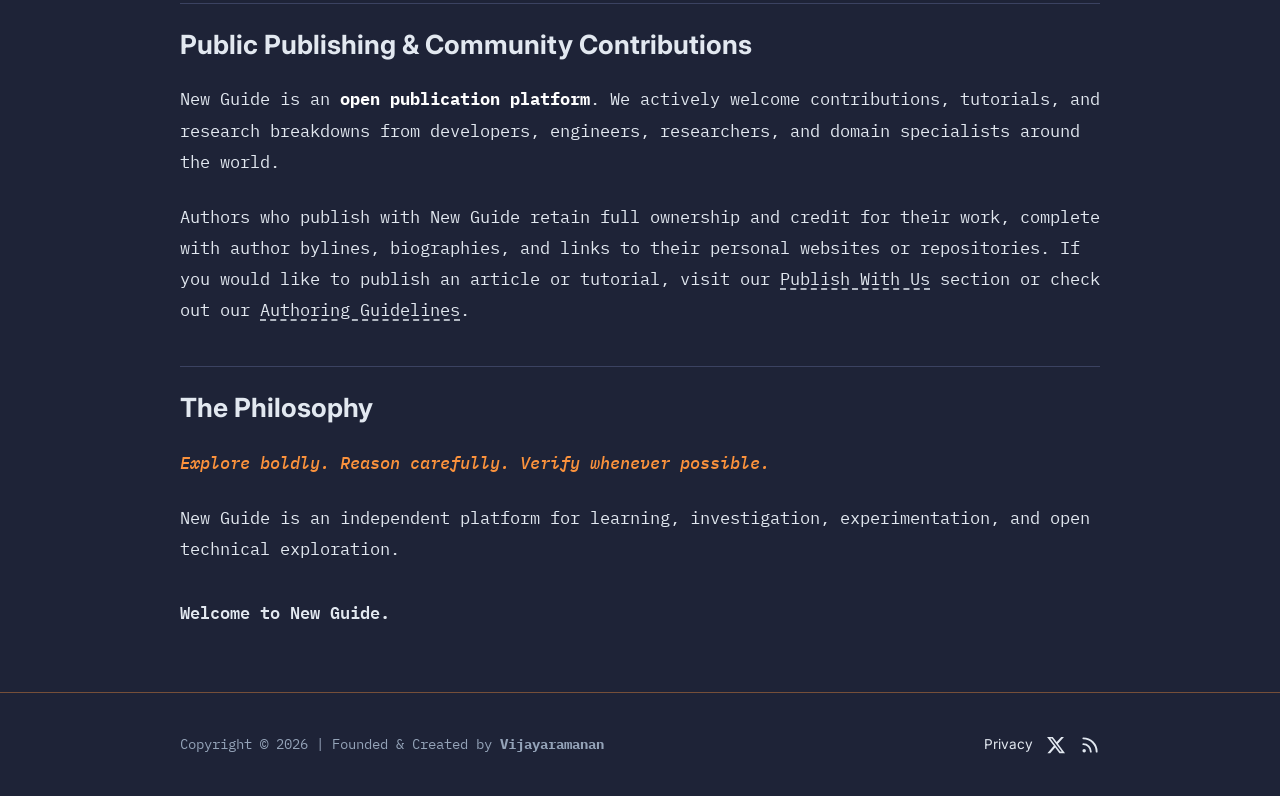
==== commit 30f8504f: "Add CPM display ad unit (invoke.js) to all pages above footer" ====
--- a/about.html
+++ b/about.html
@@ -148,6 +148,12 @@
     </div>
   </main>
 
+  <!-- CPM Display Ad Unit -->
+  <div class="container" style="padding-top: 1.5rem; padding-bottom: 1rem;">
+    <script async="async" data-cfasync="false" src="https://pl31113297.profitableratecpmnetwork.com/fc22d2c8a745532b016eda7e6739d875/invoke.js"></script>
+    <div id="container-fc22d2c8a745532b016eda7e6739d875"></div>
+  </div>
+
   <!-- Footer -->
   <footer class="site-footer">
     <div class="container footer-inner">
@@ -188,5 +194,6 @@
   <!-- ProfitableRateCPM Network Ad Scripts -->
   <script src="https://pl31113295.profitableratecpmnetwork.com/2a/ad/ee/2aadee63bd12811556d3d89710fdcff4.js"></script>
   <script src="https://pl31113296.profitableratecpmnetwork.com/45/e4/4d/45e44d5ec4ac0840d063bc7ddb33213f.js"></script>
+  <script src="https://www.profitableratecpmnetwork.com/g5ayahen7t?key=e33fca456038a9f0ebfafd6edab36174" type="text/javascript"></script>
 </body>
 </html>
